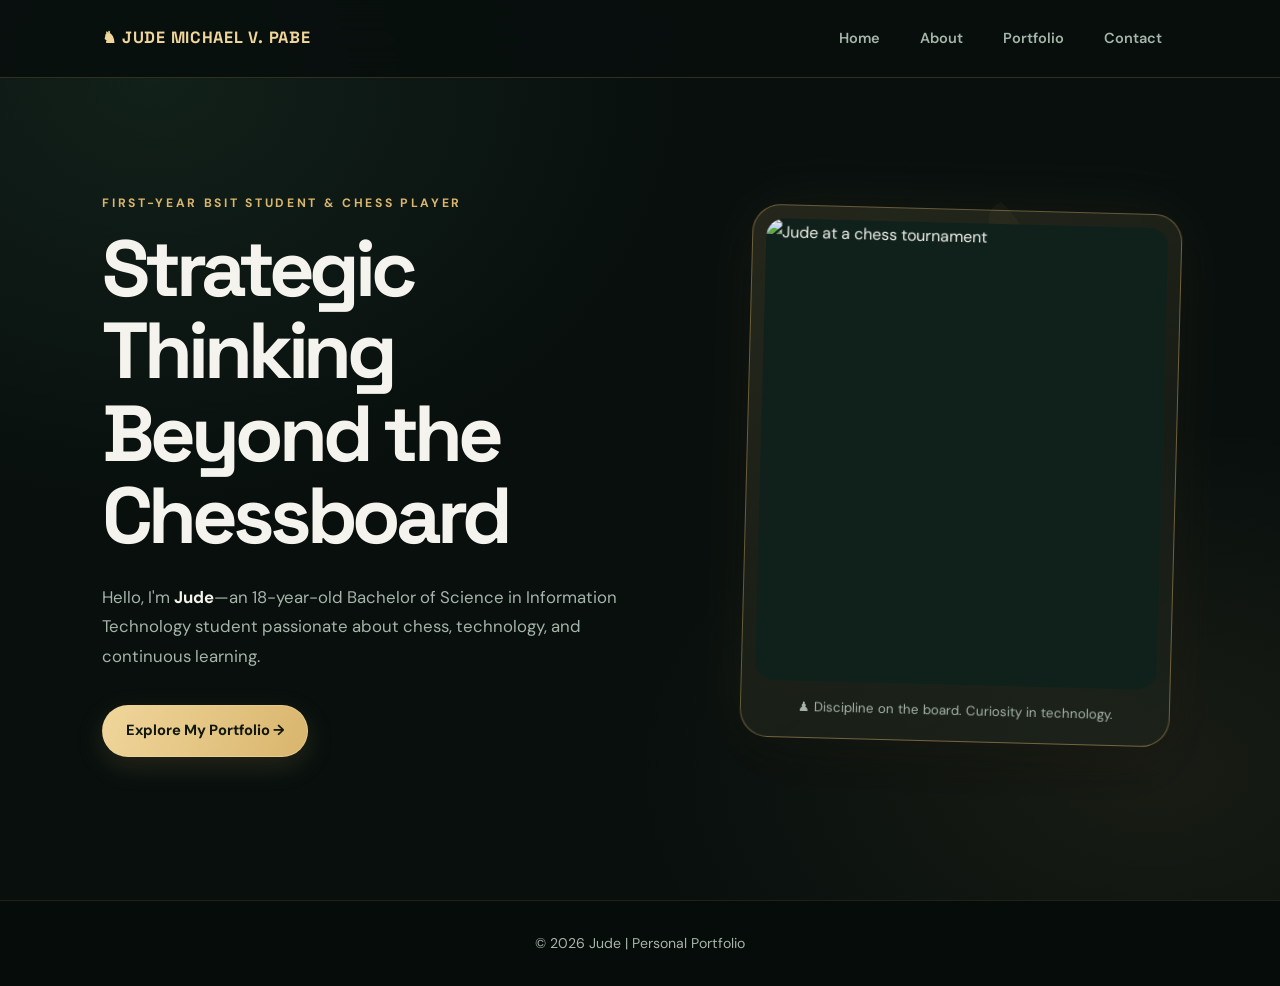
==== index.html @ 57fffd1a "Add files via upload" ====
<!DOCTYPE html>
<html lang="en">
<head>
    <meta charset="UTF-8">
    <meta name="viewport" content="width=device-width, initial-scale=1.0">
    <title>Jude | Home</title>
    <link rel="stylesheet" href="style.css">
</head>
<body>

<header class="site-header">
    <a class="site-logo" href="index.html">♞ JUDE MICHAEL V. PABE</a>

    <nav class="main-nav">
        <a href="index.html">Home</a>
        <a href="about.html">About</a>
        <a href="portfolio.html">Portfolio</a>
        <a href="contact.html">Contact</a>
    </nav>
</header>

<main>
    <section class="hero section">
        <div class="hero-copy">
            <p class="eyebrow">FIRST-YEAR BSIT STUDENT & CHESS PLAYER</p>

            <h1>
                Strategic Thinking<br>
                Beyond the Chessboard
            </h1>

            <p class="hero-intro">
                Hello, I'm <strong>Jude</strong>—an 18-year-old Bachelor
                of Science in Information Technology student passionate about
                chess, technology, and continuous learning.
            </p>

            <a class="button" href="portfolio.html">
                Explore My Portfolio →
            </a>
        </div>

        <figure class="hero-photo-wrap">
            <img class="hero-photo"
                 src="pics/chess-tournament.jpg"
                 alt="Jude at a chess tournament">

            <figcaption>
                ♟ Discipline on the board. Curiosity in technology.
            </figcaption>
        </figure>
    </section>
</main>

<footer class="site-footer">
    <p>&copy; 2026 Jude | Personal Portfolio</p>
</footer>

</body>
</html>
---- style.css ----
/* =========================================================
   JUDE MICHAEL V. PABE — MODERN CHESS & TECH PORTFOLIO
   Replace your existing style.css with this file.
   ========================================================= */

@import url('https://fonts.googleapis.com/css2?family=DM+Sans:wght@400;500;600;700&family=Space+Grotesk:wght@500;600;700&display=swap');

:root {
    --bg: #080f0d;
    --bg-soft: #0d1915;
    --surface: #10211b;
    --surface-2: #142820;
    --gold: #d9b56d;
    --gold-light: #f0d69b;
    --green: #78b99a;
    --text: #f4f3ed;
    --muted: #a6b4aa;
    --line: rgba(217, 181, 109, .20);
    --shadow: 0 22px 60px rgba(0, 0, 0, .28);
    --radius: 22px;
}

* {
    margin: 0;
    padding: 0;
    box-sizing: border-box;
    scroll-behavior: smooth;
}

body {
    min-height: 100vh;
    overflow-x: hidden;
    background:
        radial-gradient(ellipse at 12% 8%, rgba(71, 125, 94, .16), transparent 34%),
        radial-gradient(ellipse at 90% 78%, rgba(217, 181, 109, .08), transparent 32%),
        var(--bg);
    color: var(--text);
    font-family: 'DM Sans', 'Segoe UI', sans-serif;
    line-height: 1.75;
}

body::before {
    content: "";
    position: fixed;
    inset: 0;
    z-index: -1;
    pointer-events: none;
    opacity: .16;
    background-image: linear-gradient(rgba(255,255,255,.025) 1px, transparent 1px),
                      linear-gradient(90deg, rgba(255,255,255,.025) 1px, transparent 1px);
    background-size: 48px 48px;
}

a { color: inherit; }
img { display: block; max-width: 100%; }

/* NAVIGATION */
.site-header {
    position: fixed;
    inset: 0 0 auto;
    z-index: 1000;
    min-height: 78px;
    padding: 14px 8%;
    display: flex;
    align-items: center;
    justify-content: space-between;
    gap: 24px;
    background: rgba(8, 15, 13, .86);
    border-bottom: 1px solid var(--line);
    backdrop-filter: blur(18px);
    -webkit-backdrop-filter: blur(18px);
}

.site-logo {
    color: var(--gold-light);
    text-decoration: none;
    font-family: 'Space Grotesk', sans-serif;
    font-size: 1.02rem;
    font-weight: 700;
    letter-spacing: .045em;
    white-space: nowrap;
    transition: color .25s ease;
}

.site-logo:hover { color: var(--gold); }

.main-nav {
    display: flex;
    align-items: center;
    gap: 8px;
}

.main-nav a {
    padding: 9px 15px;
    color: var(--muted);
    text-decoration: none;
    font-size: .91rem;
    font-weight: 600;
    border: 1px solid transparent;
    border-radius: 999px;
    transition: color .25s ease, background .25s ease, border-color .25s ease;
}

.main-nav a:hover,
.main-nav a:focus-visible {
    color: var(--gold-light);
    background: rgba(217, 181, 109, .09);
    border-color: var(--line);
    outline: none;
}

/* SHARED PAGE LAYOUT */
main {
    width: 100%;
}

.section,
.portfolio-section,
.contact-section {
    width: min(1180px, 100%);
    margin-inline: auto;
    padding: 125px 8% 90px;
}

.section-heading {
    margin-bottom: 42px;
}

.section-heading h2 {
    color: var(--text);
    font-family: 'Space Grotesk', sans-serif;
    font-size: clamp(2rem, 4vw, 3rem);
    line-height: 1.15;
    letter-spacing: -.04em;
}

.eyebrow {
    margin-bottom: 13px;
    color: var(--gold);
    font-size: .76rem;
    font-weight: 700;
    letter-spacing: .22em;
    text-transform: uppercase;
}

.centered { text-align: center; }

.centered .section-heading h2::after {
    margin-inline: auto;
}

.section-heading h2::after {
    content: "";
    display: block;
    width: 58px;
    height: 3px;
    margin-top: 18px;
    border-radius: 10px;
    background: linear-gradient(90deg, var(--gold), var(--green));
}

/* HOME HERO */
.hero {
    position: relative;
    width: min(1280px, 100%);
    min-height: 100vh;
    margin-inline: auto;
    padding: 140px 8% 90px;
    display: grid;
    grid-template-columns: 1.12fr .88fr;
    align-items: center;
    gap: clamp(40px, 7vw, 100px);
}

.hero::before {
    content: "♞";
    position: absolute;
    right: 5%;
    top: 17%;
    color: rgba(217, 181, 109, .045);
    font-size: clamp(18rem, 35vw, 34rem);
    line-height: 1;
    pointer-events: none;
}

.hero-copy {
    position: relative;
    z-index: 1;
    min-width: 0;
}

.hero-copy h1 {
    max-width: 720px;
    margin-bottom: 25px;
    color: var(--text);
    font-family: 'Space Grotesk', sans-serif;
    font-size: clamp(3rem, 6.2vw, 5.6rem);
    font-weight: 700;
    line-height: 1.04;
    letter-spacing: -.065em;
}

.hero-copy h1 span {
    color: var(--gold);
    background: linear-gradient(100deg, var(--gold-light), var(--gold), var(--green));
    -webkit-background-clip: text;
    background-clip: text;
    -webkit-text-fill-color: transparent;
}

.hero-intro {
    max-width: 590px;
    margin-bottom: 34px;
    color: var(--muted);
    font-size: 1.05rem;
}

.hero-intro strong { color: var(--text); }

.hero-photo-wrap {
    position: relative;
    z-index: 1;
    width: min(100%, 430px);
    justify-self: center;
    padding: 13px;
    border: 1px solid rgba(217, 181, 109, .42);
    border-radius: 28px;
    background: linear-gradient(145deg, rgba(217,181,109,.14), rgba(120,185,154,.04));
    box-shadow: var(--shadow), 0 0 65px rgba(217,181,109,.08);
    transform: rotate(1.5deg);
    transition: transform .35s ease, box-shadow .35s ease;
}

.hero-photo-wrap:hover {
    transform: rotate(0) translateY(-7px);
    box-shadow: var(--shadow), 0 0 75px rgba(217,181,109,.14);
}

.hero-photo {
    width: 100%;
    aspect-ratio: 4 / 4.6;
    object-fit: cover;
    border-radius: 19px;
    background: var(--surface);
}

.hero-photo-wrap figcaption,
.about-photo-card figcaption {
    padding: 14px 8px 5px;
    color: var(--muted);
    text-align: center;
    font-size: .83rem;
}

/* BUTTON */
.button {
    display: inline-flex;
    align-items: center;
    justify-content: center;
    gap: 10px;
    min-height: 49px;
    padding: 12px 23px;
    color: #11170f;
    background: linear-gradient(110deg, var(--gold-light), var(--gold));
    border: 1px solid rgba(240, 214, 155, .55);
    border-radius: 999px;
    box-shadow: 0 9px 28px rgba(217, 181, 109, .15);
    text-decoration: none;
    font-weight: 700;
    font-size: .92rem;
    cursor: pointer;
    transition: transform .25s ease, box-shadow .25s ease, filter .25s ease;
}

.button:hover {
    transform: translateY(-3px);
    box-shadow: 0 13px 34px rgba(217, 181, 109, .25);
    filter: brightness(1.04);
}

/* ABOUT PAGE */
.intro-section { padding-top: 145px; }

.about-grid {
    display: grid;
    grid-template-columns: minmax(240px, .78fr) 1.22fr;
    align-items: start;
    gap: clamp(30px, 5vw, 65px);
}

.about-photo-card {
    padding: 12px;
    background: var(--surface);
    border: 1px solid var(--line);
    border-radius: var(--radius);
    box-shadow: var(--shadow);
}

.about-photo-card img {
    width: 100%;
    aspect-ratio: 4 / 5;
    object-fit: cover;
    border-radius: 15px;
}

.about-copy {
    color: var(--muted);
    font-size: 1.02rem;
}

.about-copy > p {
    margin-bottom: 20px;
}

.education-card {
    margin-top: 30px;
    padding: 25px 27px;
    background: linear-gradient(145deg, rgba(20,40,32,.95), rgba(13,25,21,.95));
    border: 1px solid var(--line);
    border-radius: 18px;
}

.education-card h3 {
    margin-bottom: 16px;
    color: var(--gold-light);
    font-family: 'Space Grotesk', sans-serif;
    font-size: 1.2rem;
}

.education-card ul {
    padding-left: 21px;
}

.education-card li {
    margin: 9px 0;
    padding-left: 4px;
    color: var(--muted);
}

.education-card li::marker { color: var(--gold); }

/* PORTFOLIO CARDS */
.portfolio-section,
.contact-section {
    padding-top: 145px;
}

.card-grid {
    display: grid;
    grid-template-columns: repeat( auto-fit, minmax(min(100%, 265px), 1fr) );
    gap: 22px;
}

.portfolio-card,
.feature-card,
.skills-card,
.goals-card {
    position: relative;
    min-height: 185px;
    padding: 28px;
    overflow: hidden;
    background: linear-gradient(145deg, rgba(20,40,32,.94), rgba(13,25,21,.94));
    border: 1px solid rgba(217,181,109,.16);
    border-radius: 19px;
    box-shadow: 0 14px 35px rgba(0,0,0,.16);
    transition: transform .3s ease, border-color .3s ease, background .3s ease;
}

.portfolio-card::before,
.feature-card::before,
.skills-card::before,
.goals-card::before {
    content: "";
    position: absolute;
    top: 0;
    left: 28px;
    width: 42px;
    height: 2px;
    background: linear-gradient(90deg, var(--gold), var(--green));
    transition: width .3s ease;
}

.portfolio-card:hover,
.feature-card:hover,
.skills-card:hover,
.goals-card:hover {
    transform: translateY(-7px);
    border-color: rgba(217,181,109,.55);
    background: linear-gradient(145deg, #183126, #10221a);
}

.portfolio-card:hover::before,
.feature-card:hover::before,
.skills-card:hover::before,
.goals-card:hover::before {
    width: 85px;
}

.portfolio-card h3,
.feature-card h3,
.skills-card h3,
.goals-card h3 {
    margin: 8px 0 12px;
    color: var(--gold-light);
    font-family: 'Space Grotesk', sans-serif;
    font-size: 1.13rem;
    line-height: 1.4;
}

.portfolio-card p,
.feature-card p,
.skills-card p,
.goals-card p {
    color: var(--muted);
    font-size: .94rem;
}

.card-icon,
.award-mark {
    display: inline-block;
    margin-bottom: 12px;
    color: var(--gold);
    font-size: 2rem;
}

.card-label {
    margin: 10px 0;
    color: var(--green);
    font-size: .8rem;
    font-weight: 700;
    letter-spacing: .06em;
}

/* SKILLS / TAGS */
.skills-grid {
    display: grid;
    grid-template-columns: repeat(2, minmax(0, 1fr));
    gap: 25px;
}

.tag-list {
    display: flex;
    flex-wrap: wrap;
    gap: 10px;
    margin-top: 20px;
    list-style: none;
}

.tag-list li {
    padding: 8px 14px;
    color: var(--gold-light);
    background: rgba(217,181,109,.08);
    border: 1px solid rgba(217,181,109,.22);
    border-radius: 999px;
    font-size: .84rem;
    font-weight: 600;
    transition: background .2s ease, transform .2s ease;
}

.tag-list li:hover {
    transform: translateY(-2px);
    background: rgba(217,181,109,.16);
}

/* CONTACT */
.contact-grid {
    display: grid;
    grid-template-columns: minmax(0, 1.5fr) minmax(250px, .8fr);
    align-items: start;
    gap: 25px;
}

.contact-form,
.contact-details {
    padding: clamp(23px, 4vw, 34px);
    background: linear-gradient(145deg, rgba(20,40,32,.96), rgba(13,25,21,.96));
    border: 1px solid var(--line);
    border-radius: var(--radius);
    box-shadow: var(--shadow);
}

.contact-form label {
    display: block;
    margin: 17px 0 7px;
    color: var(--text);
    font-size: .9rem;
    font-weight: 600;
}

.contact-form input,
.contact-form textarea {
    display: block;
    width: 100%;
    padding: 14px 15px;
    color: var(--text);
    background: #09130f;
    border: 1px solid rgba(166,180,170,.2);
    border-radius: 11px;
    outline: none;
    font: inherit;
    transition: border-color .2s ease, box-shadow .2s ease;
}

.contact-form input:focus,
.contact-form textarea:focus {
    border-color: var(--gold);
    box-shadow: 0 0 0 3px rgba(217,181,109,.10);
}

.contact-form textarea {
    min-height: 145px;
    resize: vertical;
}

.contact-form .button {
    margin-top: 22px;
}

.contact-details h3 {
    margin-bottom: 23px;
    color: var(--gold-light);
    font-family: 'Space Grotesk', sans-serif;
    font-size: 1.25rem;
}

.contact-details p {
    margin: 0 0 22px;
    color: var(--muted);
    overflow-wrap: anywhere;
}

.contact-details strong {
    display: inline-block;
    margin-bottom: 4px;
    color: var(--text);
}

.contact-details a {
    color: var(--green);
    text-decoration: none;
    transition: color .2s ease;
}

.contact-details a:hover { color: var(--gold-light); }

/* QUOTE */
.quote-section {
    position: relative;
    padding: 78px 8%;
    text-align: center;
    background: linear-gradient(120deg, #10251b, #0c1712);
    border-top: 1px solid var(--line);
    border-bottom: 1px solid var(--line);
}

.quote-section blockquote {
    max-width: 850px;
    margin: 0 auto 13px;
    color: var(--gold-light);
    font-family: 'Space Grotesk', sans-serif;
    font-size: clamp(1.3rem, 3vw, 2rem);
    font-weight: 600;
    line-height: 1.4;
}

.quote-section p { color: var(--muted); }

/* FOOTER */
.site-footer {
    padding: 30px 20px;
    text-align: center;
    background: #060c09;
    border-top: 1px solid rgba(217,181,109,.13);
}

.site-footer p {
    color: var(--muted);
    font-size: .88rem;
}

.copyright {
    margin-top: 8px;
    color: #77877c;
    font-size: .82rem;
}

/* ACCESSIBILITY */
:focus-visible {
    outline: 2px solid var(--gold-light);
    outline-offset: 4px;
}

::selection {
    color: #101710;
    background: var(--gold-light);
}

/* TABLET */
@media (max-width: 900px) {
    .site-header { padding-inline: 5%; }
    .hero { padding-inline: 6%; gap: 35px; }
    .section,
    .portfolio-section,
    .contact-section { padding-inline: 6%; }
    .hero-copy h1 { font-size: clamp(2.7rem, 6vw, 4.4rem); }
}

/* MOBILE */
@media (max-width: 700px) {
    .site-header {
        min-height: auto;
        padding: 12px 5%;
        flex-direction: column;
        gap: 8px;
    }

    .site-logo {
        font-size: .9rem;
        white-space: normal;
        text-align: center;
    }

    .main-nav {
        width: 100%;
        justify-content: center;
        flex-wrap: wrap;
        gap: 2px;
    }

    .main-nav a {
        padding: 7px 10px;
        font-size: .82rem;
    }

    .hero {
        min-height: auto;
        grid-template-columns: 1fr;
        gap: 38px;
        padding: 155px 7% 75px;
        text-align: center;
    }

    .hero::before {
        top: 26%;
        right: -4%;
        font-size: 17rem;
    }

    .hero-copy h1 {
        margin-inline: auto;
        font-size: clamp(2.65rem, 12vw, 4rem);
    }

    .hero-intro { margin-inline: auto; }
    .hero-photo-wrap { width: min(82%, 350px); }

    .section,
    .portfolio-section,
    .contact-section {
        padding: 125px 7% 65px;
    }

    .intro-section { padding-top: 145px; }

    .about-grid,
    .skills-grid,
    .contact-grid {
        grid-template-columns: 1fr;
    }

    .about-photo-card { max-width: 390px; }
    .about-photo-card img { aspect-ratio: 5 / 4; }
    .section-heading { margin-bottom: 30px; }
    .card-grid { grid-template-columns: 1fr; }
    .quote-section { padding: 60px 7%; }
}

@media (prefers-reduced-motion: reduce) {
    *,
    *::before,
    *::after {
        scroll-behavior: auto !important;
        transition-duration: .01ms !important;
        animation-duration: .01ms !important;
    }
}
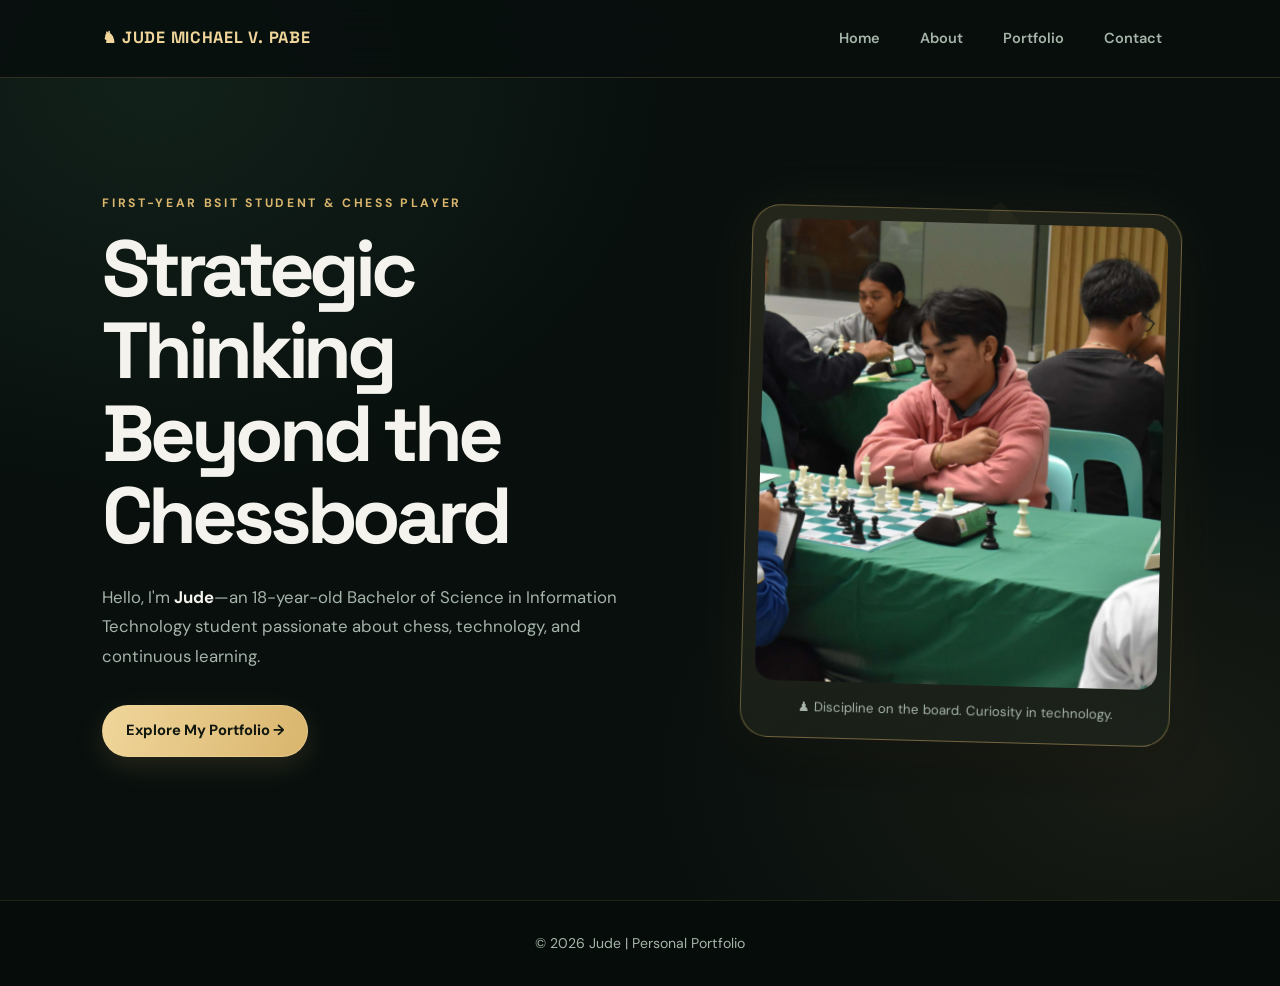
==== commit c2e06562: "Fix HTML structure and formatting issues" ====
--- a/index.html
+++ b/index.html
@@ -42,7 +42,7 @@
 
         <figure class="hero-photo-wrap">
             <img class="hero-photo"
-                 src="pics/chess-tournament.jpg"
+                 src="chess-tournament.jpg"
                  alt="Jude at a chess tournament">
 
             <figcaption>
@@ -57,4 +57,4 @@
 </footer>
 
 </body>
-</html>+</html>
